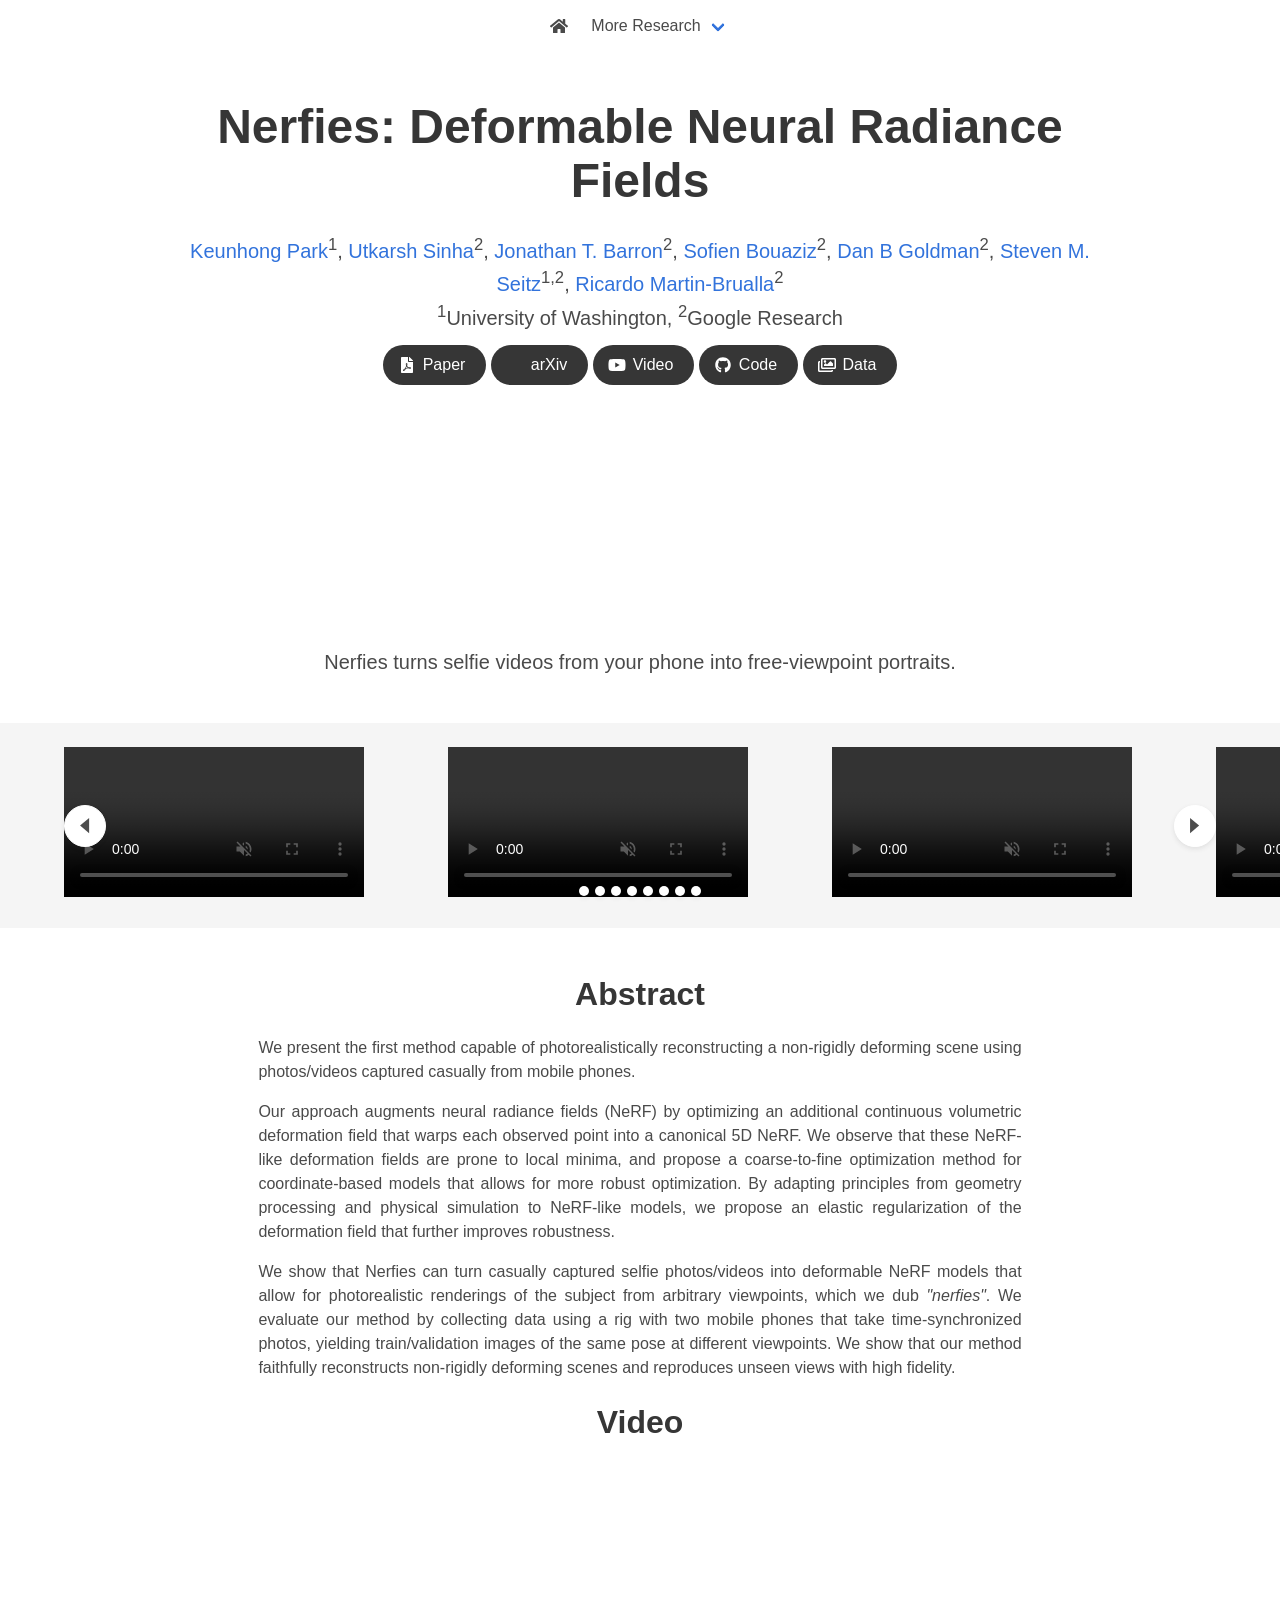
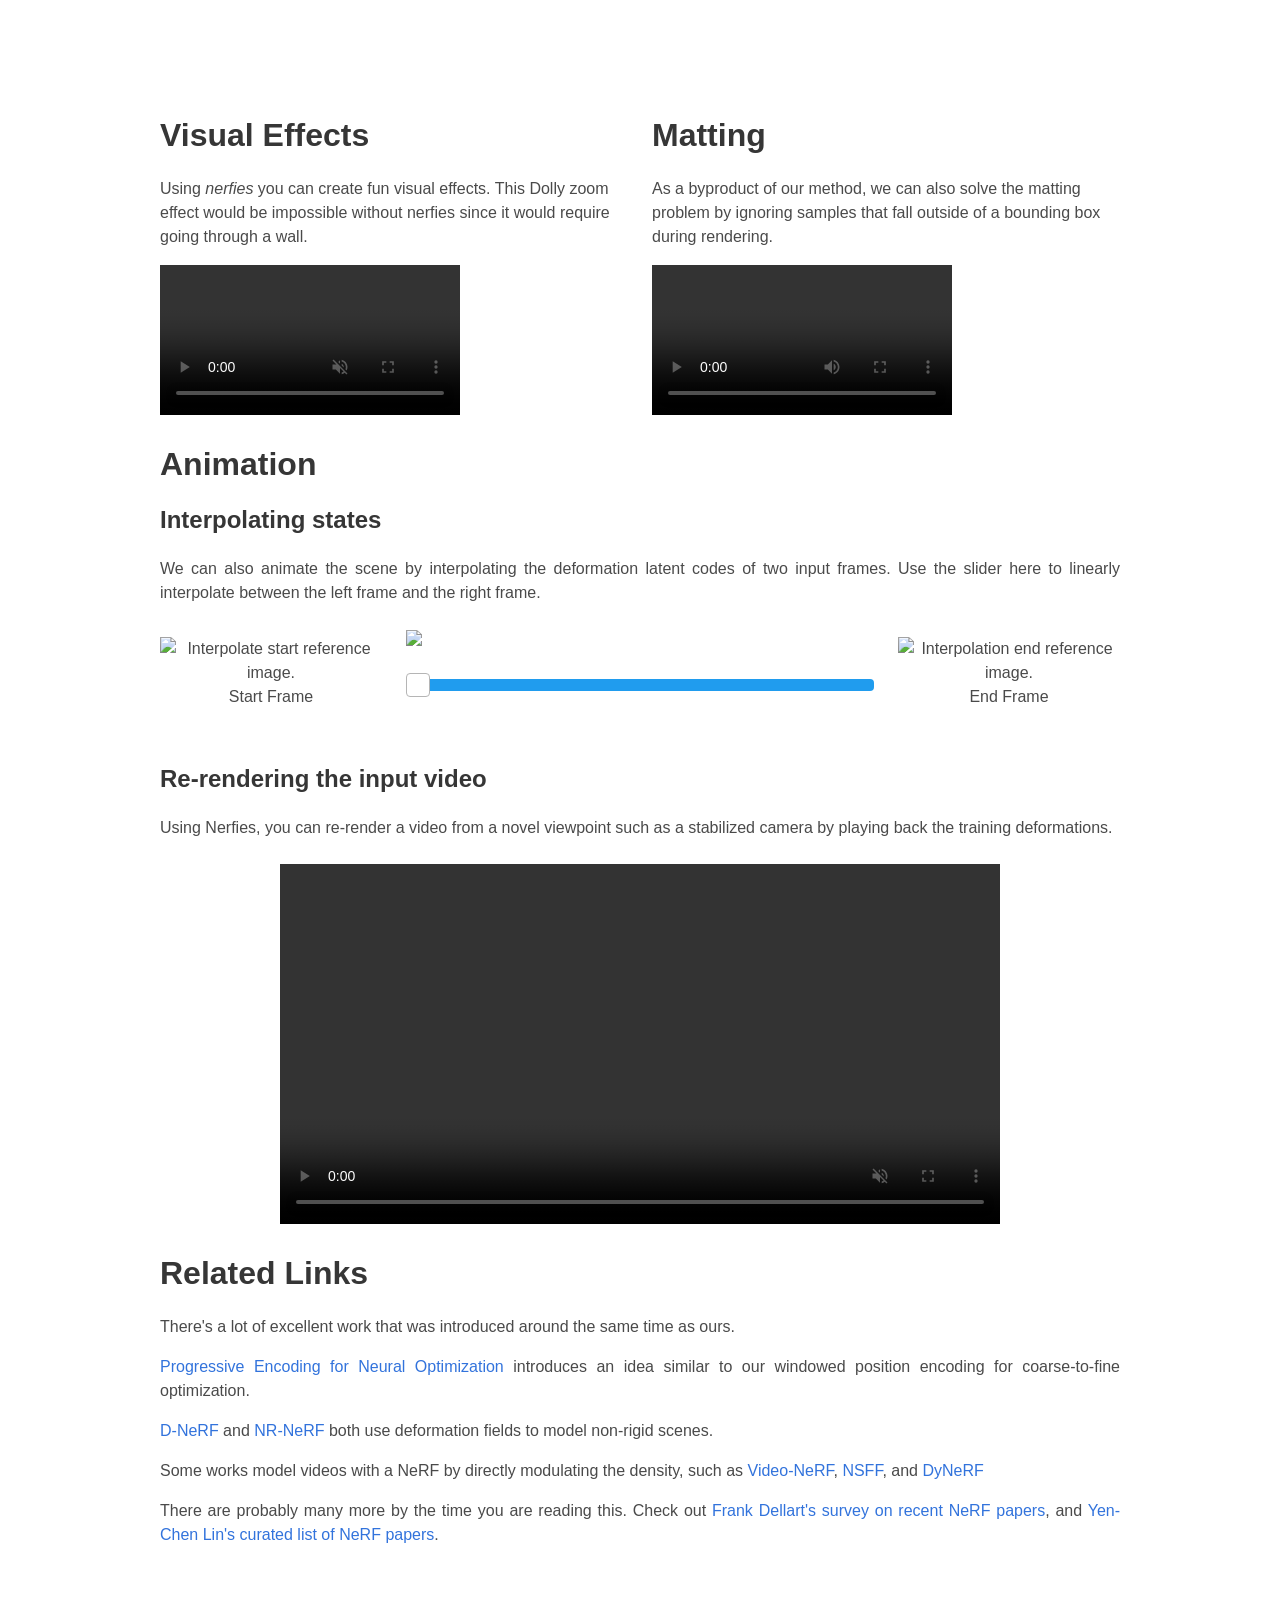
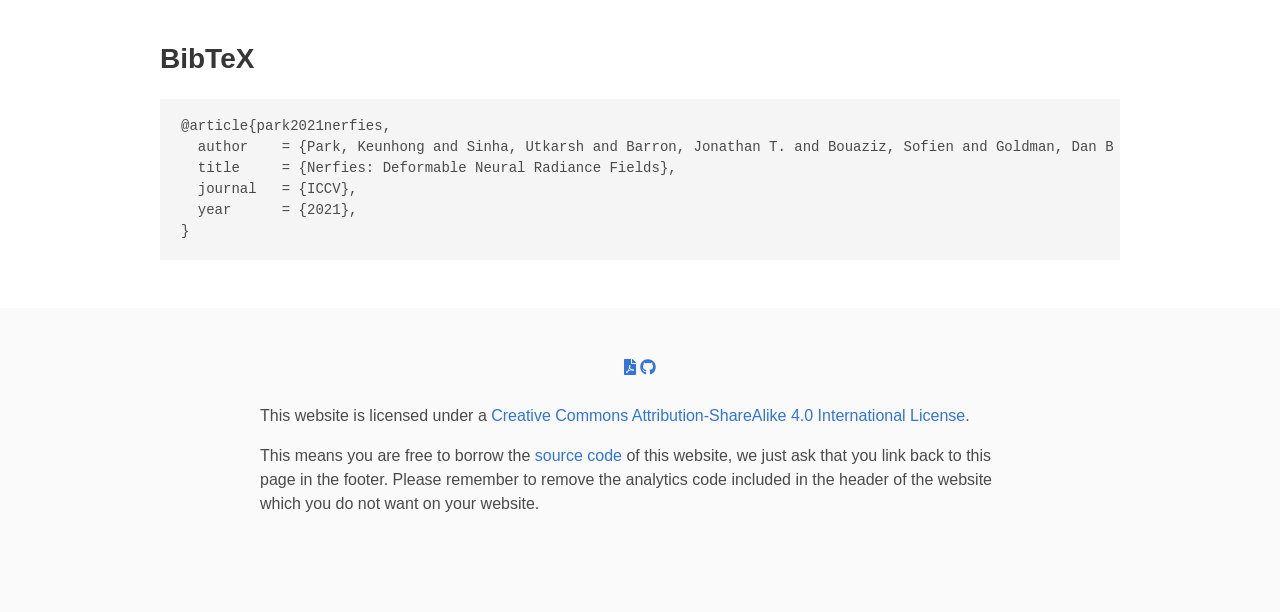
==== index.html @ cb5b1c0d "initial commit: add template code" ====
<!DOCTYPE html>
<html>
<head>
  <meta charset="utf-8">
  <meta name="description"
        content="Deformable Neural Radiance Fields creates free-viewpoint portraits (nerfies) from casually captured videos.">
  <meta name="keywords" content="Nerfies, D-NeRF, NeRF">
  <meta name="viewport" content="width=device-width, initial-scale=1">
  <title>Nerfies: Deformable Neural Radiance Fields</title>

  <!-- Global site tag (gtag.js) - Google Analytics -->
  <script async src="https://www.googletagmanager.com/gtag/js?id=G-PYVRSFMDRL"></script>
  <script>
    window.dataLayer = window.dataLayer || [];

    function gtag() {
      dataLayer.push(arguments);
    }

    gtag('js', new Date());

    gtag('config', 'G-PYVRSFMDRL');
  </script>

  <link href="https://fonts.googleapis.com/css?family=Google+Sans|Noto+Sans|Castoro"
        rel="stylesheet">

  <link rel="stylesheet" href="./static/css/bulma.min.css">
  <link rel="stylesheet" href="./static/css/bulma-carousel.min.css">
  <link rel="stylesheet" href="./static/css/bulma-slider.min.css">
  <link rel="stylesheet" href="./static/css/fontawesome.all.min.css">
  <link rel="stylesheet"
        href="https://cdn.jsdelivr.net/gh/jpswalsh/academicons@1/css/academicons.min.css">
  <link rel="stylesheet" href="./static/css/index.css">
  <link rel="icon" href="./static/images/favicon.svg">

  <script src="https://ajax.googleapis.com/ajax/libs/jquery/3.5.1/jquery.min.js"></script>
  <script defer src="./static/js/fontawesome.all.min.js"></script>
  <script src="./static/js/bulma-carousel.min.js"></script>
  <script src="./static/js/bulma-slider.min.js"></script>
  <script src="./static/js/index.js"></script>
</head>
<body>

<nav class="navbar" role="navigation" aria-label="main navigation">
  <div class="navbar-brand">
    <a role="button" class="navbar-burger" aria-label="menu" aria-expanded="false">
      <span aria-hidden="true"></span>
      <span aria-hidden="true"></span>
      <span aria-hidden="true"></span>
    </a>
  </div>
  <div class="navbar-menu">
    <div class="navbar-start" style="flex-grow: 1; justify-content: center;">
      <a class="navbar-item" href="https://keunhong.com">
      <span class="icon">
          <i class="fas fa-home"></i>
      </span>
      </a>

      <div class="navbar-item has-dropdown is-hoverable">
        <a class="navbar-link">
          More Research
        </a>
        <div class="navbar-dropdown">
          <a class="navbar-item" href="https://hypernerf.github.io">
            HyperNeRF
          </a>
          <a class="navbar-item" href="https://nerfies.github.io">
            Nerfies
          </a>
          <a class="navbar-item" href="https://latentfusion.github.io">
            LatentFusion
          </a>
          <a class="navbar-item" href="https://photoshape.github.io">
            PhotoShape
          </a>
        </div>
      </div>
    </div>

  </div>
</nav>


<section class="hero">
  <div class="hero-body">
    <div class="container is-max-desktop">
      <div class="columns is-centered">
        <div class="column has-text-centered">
          <h1 class="title is-1 publication-title">Nerfies: Deformable Neural Radiance Fields</h1>
          <div class="is-size-5 publication-authors">
            <span class="author-block">
              <a href="https://keunhong.com">Keunhong Park</a><sup>1</sup>,</span>
            <span class="author-block">
              <a href="https://utkarshsinha.com">Utkarsh Sinha</a><sup>2</sup>,</span>
            <span class="author-block">
              <a href="https://jonbarron.info">Jonathan T. Barron</a><sup>2</sup>,
            </span>
            <span class="author-block">
              <a href="http://sofienbouaziz.com">Sofien Bouaziz</a><sup>2</sup>,
            </span>
            <span class="author-block">
              <a href="https://www.danbgoldman.com">Dan B Goldman</a><sup>2</sup>,
            </span>
            <span class="author-block">
              <a href="https://homes.cs.washington.edu/~seitz/">Steven M. Seitz</a><sup>1,2</sup>,
            </span>
            <span class="author-block">
              <a href="http://www.ricardomartinbrualla.com">Ricardo Martin-Brualla</a><sup>2</sup>
            </span>
          </div>

          <div class="is-size-5 publication-authors">
            <span class="author-block"><sup>1</sup>University of Washington,</span>
            <span class="author-block"><sup>2</sup>Google Research</span>
          </div>

          <div class="column has-text-centered">
            <div class="publication-links">
              <!-- PDF Link. -->
              <span class="link-block">
                <a href="https://arxiv.org/pdf/2011.12948"
                   class="external-link button is-normal is-rounded is-dark">
                  <span class="icon">
                      <i class="fas fa-file-pdf"></i>
                  </span>
                  <span>Paper</span>
                </a>
              </span>
              <span class="link-block">
                <a href="https://arxiv.org/abs/2011.12948"
                   class="external-link button is-normal is-rounded is-dark">
                  <span class="icon">
                      <i class="ai ai-arxiv"></i>
                  </span>
                  <span>arXiv</span>
                </a>
              </span>
              <!-- Video Link. -->
              <span class="link-block">
                <a href="https://www.youtube.com/watch?v=MrKrnHhk8IA"
                   class="external-link button is-normal is-rounded is-dark">
                  <span class="icon">
                      <i class="fab fa-youtube"></i>
                  </span>
                  <span>Video</span>
                </a>
              </span>
              <!-- Code Link. -->
              <span class="link-block">
                <a href="https://github.com/google/nerfies"
                   class="external-link button is-normal is-rounded is-dark">
                  <span class="icon">
                      <i class="fab fa-github"></i>
                  </span>
                  <span>Code</span>
                  </a>
              </span>
              <!-- Dataset Link. -->
              <span class="link-block">
                <a href="https://github.com/google/nerfies/releases/tag/0.1"
                   class="external-link button is-normal is-rounded is-dark">
                  <span class="icon">
                      <i class="far fa-images"></i>
                  </span>
                  <span>Data</span>
                  </a>
            </div>

          </div>
        </div>
      </div>
    </div>
  </div>
</section>

<section class="hero teaser">
  <div class="container is-max-desktop">
    <div class="hero-body">
      <video id="teaser" autoplay muted loop playsinline height="100%">
        <source src="./static/videos/teaser.mp4"
                type="video/mp4">
      </video>
      <h2 class="subtitle has-text-centered">
        <span class="dnerf">Nerfies</span> turns selfie videos from your phone into
        free-viewpoint
        portraits.
      </h2>
    </div>
  </div>
</section>


<section class="hero is-light is-small">
  <div class="hero-body">
    <div class="container">
      <div id="results-carousel" class="carousel results-carousel">
        <div class="item item-steve">
          <video poster="" id="steve" autoplay controls muted loop playsinline height="100%">
            <source src="./static/videos/steve.mp4"
                    type="video/mp4">
          </video>
        </div>
        <div class="item item-chair-tp">
          <video poster="" id="chair-tp" autoplay controls muted loop playsinline height="100%">
            <source src="./static/videos/chair-tp.mp4"
                    type="video/mp4">
          </video>
        </div>
        <div class="item item-shiba">
          <video poster="" id="shiba" autoplay controls muted loop playsinline height="100%">
            <source src="./static/videos/shiba.mp4"
                    type="video/mp4">
          </video>
        </div>
        <div class="item item-fullbody">
          <video poster="" id="fullbody" autoplay controls muted loop playsinline height="100%">
            <source src="./static/videos/fullbody.mp4"
                    type="video/mp4">
          </video>
        </div>
        <div class="item item-blueshirt">
          <video poster="" id="blueshirt" autoplay controls muted loop playsinline height="100%">
            <source src="./static/videos/blueshirt.mp4"
                    type="video/mp4">
          </video>
        </div>
        <div class="item item-mask">
          <video poster="" id="mask" autoplay controls muted loop playsinline height="100%">
            <source src="./static/videos/mask.mp4"
                    type="video/mp4">
          </video>
        </div>
        <div class="item item-coffee">
          <video poster="" id="coffee" autoplay controls muted loop playsinline height="100%">
            <source src="./static/videos/coffee.mp4"
                    type="video/mp4">
          </video>
        </div>
        <div class="item item-toby">
          <video poster="" id="toby" autoplay controls muted loop playsinline height="100%">
            <source src="./static/videos/toby2.mp4"
                    type="video/mp4">
          </video>
        </div>
      </div>
    </div>
  </div>
</section>


<section class="section">
  <div class="container is-max-desktop">
    <!-- Abstract. -->
    <div class="columns is-centered has-text-centered">
      <div class="column is-four-fifths">
        <h2 class="title is-3">Abstract</h2>
        <div class="content has-text-justified">
          <p>
            We present the first method capable of photorealistically reconstructing a non-rigidly
            deforming scene using photos/videos captured casually from mobile phones.
          </p>
          <p>
            Our approach augments neural radiance fields
            (NeRF) by optimizing an
            additional continuous volumetric deformation field that warps each observed point into a
            canonical 5D NeRF.
            We observe that these NeRF-like deformation fields are prone to local minima, and
            propose a coarse-to-fine optimization method for coordinate-based models that allows for
            more robust optimization.
            By adapting principles from geometry processing and physical simulation to NeRF-like
            models, we propose an elastic regularization of the deformation field that further
            improves robustness.
          </p>
          <p>
            We show that <span class="dnerf">Nerfies</span> can turn casually captured selfie
            photos/videos into deformable NeRF
            models that allow for photorealistic renderings of the subject from arbitrary
            viewpoints, which we dub <i>"nerfies"</i>. We evaluate our method by collecting data
            using a
            rig with two mobile phones that take time-synchronized photos, yielding train/validation
            images of the same pose at different viewpoints. We show that our method faithfully
            reconstructs non-rigidly deforming scenes and reproduces unseen views with high
            fidelity.
          </p>
        </div>
      </div>
    </div>
    <!--/ Abstract. -->

    <!-- Paper video. -->
    <div class="columns is-centered has-text-centered">
      <div class="column is-four-fifths">
        <h2 class="title is-3">Video</h2>
        <div class="publication-video">
          <iframe src="https://www.youtube.com/embed/MrKrnHhk8IA?rel=0&amp;showinfo=0"
                  frameborder="0" allow="autoplay; encrypted-media" allowfullscreen></iframe>
        </div>
      </div>
    </div>
    <!--/ Paper video. -->
  </div>
</section>


<section class="section">
  <div class="container is-max-desktop">

    <div class="columns is-centered">

      <!-- Visual Effects. -->
      <div class="column">
        <div class="content">
          <h2 class="title is-3">Visual Effects</h2>
          <p>
            Using <i>nerfies</i> you can create fun visual effects. This Dolly zoom effect
            would be impossible without nerfies since it would require going through a wall.
          </p>
          <video id="dollyzoom" autoplay controls muted loop playsinline height="100%">
            <source src="./static/videos/dollyzoom-stacked.mp4"
                    type="video/mp4">
          </video>
        </div>
      </div>
      <!--/ Visual Effects. -->

      <!-- Matting. -->
      <div class="column">
        <h2 class="title is-3">Matting</h2>
        <div class="columns is-centered">
          <div class="column content">
            <p>
              As a byproduct of our method, we can also solve the matting problem by ignoring
              samples that fall outside of a bounding box during rendering.
            </p>
            <video id="matting-video" controls playsinline height="100%">
              <source src="./static/videos/matting.mp4"
                      type="video/mp4">
            </video>
          </div>

        </div>
      </div>
    </div>
    <!--/ Matting. -->

    <!-- Animation. -->
    <div class="columns is-centered">
      <div class="column is-full-width">
        <h2 class="title is-3">Animation</h2>

        <!-- Interpolating. -->
        <h3 class="title is-4">Interpolating states</h3>
        <div class="content has-text-justified">
          <p>
            We can also animate the scene by interpolating the deformation latent codes of two input
            frames. Use the slider here to linearly interpolate between the left frame and the right
            frame.
          </p>
        </div>
        <div class="columns is-vcentered interpolation-panel">
          <div class="column is-3 has-text-centered">
            <img src="./static/images/interpolate_start.jpg"
                 class="interpolation-image"
                 alt="Interpolate start reference image."/>
            <p>Start Frame</p>
          </div>
          <div class="column interpolation-video-column">
            <div id="interpolation-image-wrapper">
              Loading...
            </div>
            <input class="slider is-fullwidth is-large is-info"
                   id="interpolation-slider"
                   step="1" min="0" max="100" value="0" type="range">
          </div>
          <div class="column is-3 has-text-centered">
            <img src="./static/images/interpolate_end.jpg"
                 class="interpolation-image"
                 alt="Interpolation end reference image."/>
            <p class="is-bold">End Frame</p>
          </div>
        </div>
        <br/>
        <!--/ Interpolating. -->

        <!-- Re-rendering. -->
        <h3 class="title is-4">Re-rendering the input video</h3>
        <div class="content has-text-justified">
          <p>
            Using <span class="dnerf">Nerfies</span>, you can re-render a video from a novel
            viewpoint such as a stabilized camera by playing back the training deformations.
          </p>
        </div>
        <div class="content has-text-centered">
          <video id="replay-video"
                 controls
                 muted
                 preload
                 playsinline
                 width="75%">
            <source src="./static/videos/replay.mp4"
                    type="video/mp4">
          </video>
        </div>
        <!--/ Re-rendering. -->

      </div>
    </div>
    <!--/ Animation. -->


    <!-- Concurrent Work. -->
    <div class="columns is-centered">
      <div class="column is-full-width">
        <h2 class="title is-3">Related Links</h2>

        <div class="content has-text-justified">
          <p>
            There's a lot of excellent work that was introduced around the same time as ours.
          </p>
          <p>
            <a href="https://arxiv.org/abs/2104.09125">Progressive Encoding for Neural Optimization</a> introduces an idea similar to our windowed position encoding for coarse-to-fine optimization.
          </p>
          <p>
            <a href="https://www.albertpumarola.com/research/D-NeRF/index.html">D-NeRF</a> and <a href="https://gvv.mpi-inf.mpg.de/projects/nonrigid_nerf/">NR-NeRF</a>
            both use deformation fields to model non-rigid scenes.
          </p>
          <p>
            Some works model videos with a NeRF by directly modulating the density, such as <a href="https://video-nerf.github.io/">Video-NeRF</a>, <a href="https://www.cs.cornell.edu/~zl548/NSFF/">NSFF</a>, and <a href="https://neural-3d-video.github.io/">DyNeRF</a>
          </p>
          <p>
            There are probably many more by the time you are reading this. Check out <a href="https://dellaert.github.io/NeRF/">Frank Dellart's survey on recent NeRF papers</a>, and <a href="https://github.com/yenchenlin/awesome-NeRF">Yen-Chen Lin's curated list of NeRF papers</a>.
          </p>
        </div>
      </div>
    </div>
    <!--/ Concurrent Work. -->

  </div>
</section>


<section class="section" id="BibTeX">
  <div class="container is-max-desktop content">
    <h2 class="title">BibTeX</h2>
    <pre><code>@article{park2021nerfies,
  author    = {Park, Keunhong and Sinha, Utkarsh and Barron, Jonathan T. and Bouaziz, Sofien and Goldman, Dan B and Seitz, Steven M. and Martin-Brualla, Ricardo},
  title     = {Nerfies: Deformable Neural Radiance Fields},
  journal   = {ICCV},
  year      = {2021},
}</code></pre>
  </div>
</section>


<footer class="footer">
  <div class="container">
    <div class="content has-text-centered">
      <a class="icon-link"
         href="./static/videos/nerfies_paper.pdf">
        <i class="fas fa-file-pdf"></i>
      </a>
      <a class="icon-link" href="https://github.com/keunhong" class="external-link" disabled>
        <i class="fab fa-github"></i>
      </a>
    </div>
    <div class="columns is-centered">
      <div class="column is-8">
        <div class="content">
          <p>
            This website is licensed under a <a rel="license"
                                                href="http://creativecommons.org/licenses/by-sa/4.0/">Creative
            Commons Attribution-ShareAlike 4.0 International License</a>.
          </p>
          <p>
            This means you are free to borrow the <a
              href="https://github.com/nerfies/nerfies.github.io">source code</a> of this website,
            we just ask that you link back to this page in the footer.
            Please remember to remove the analytics code included in the header of the website which
            you do not want on your website.
          </p>
        </div>
      </div>
    </div>
  </div>
</footer>

</body>
</html>
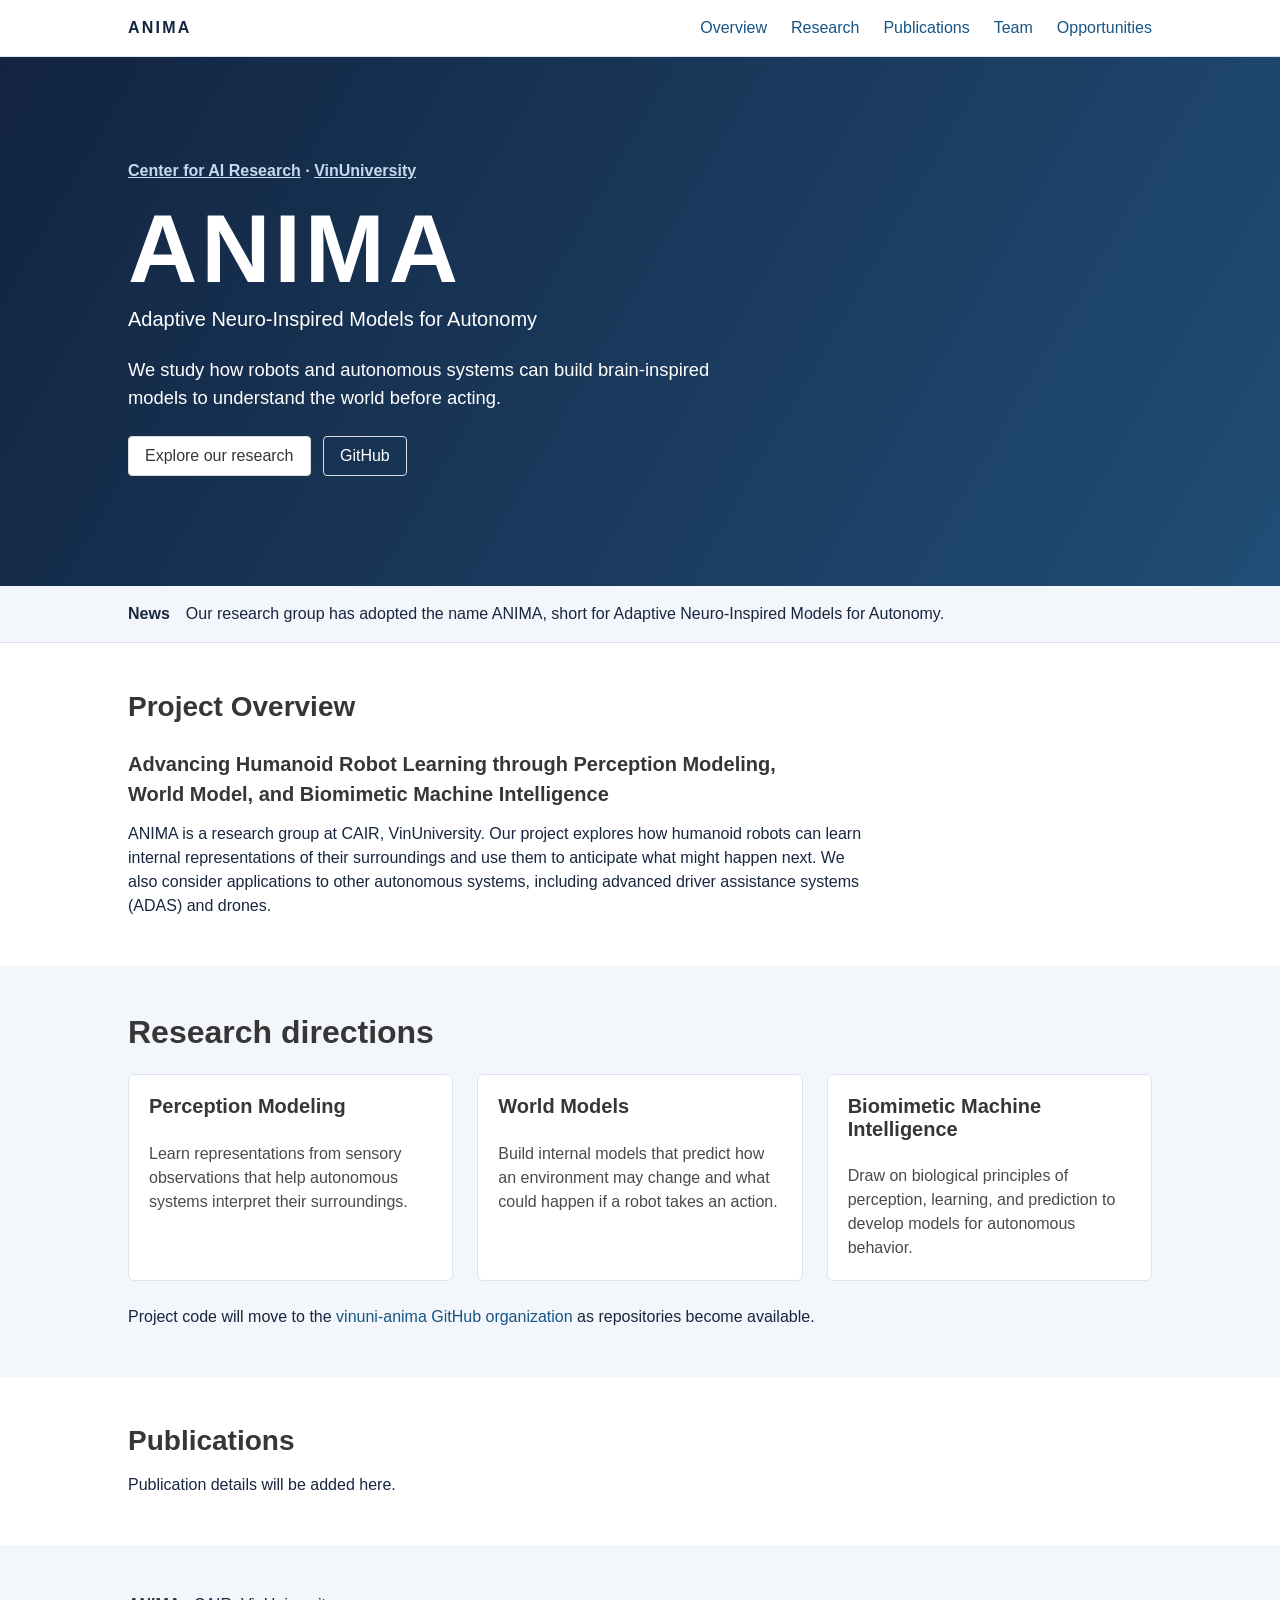
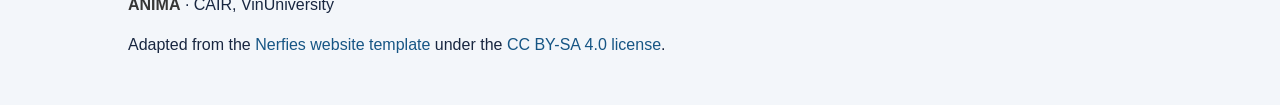
==== commit 46f418fd: "update ANIMA info" ====
--- a/index.html
+++ b/index.html
@@ -1,490 +1,96 @@
 <!DOCTYPE html>
-<html>
+<html lang="en">
 <head>
   <meta charset="utf-8">
-  <meta name="description"
-        content="Deformable Neural Radiance Fields creates free-viewpoint portraits (nerfies) from casually captured videos.">
-  <meta name="keywords" content="Nerfies, D-NeRF, NeRF">
   <meta name="viewport" content="width=device-width, initial-scale=1">
-  <title>Nerfies: Deformable Neural Radiance Fields</title>
-
-  <!-- Global site tag (gtag.js) - Google Analytics -->
-  <script async src="https://www.googletagmanager.com/gtag/js?id=G-PYVRSFMDRL"></script>
-  <script>
-    window.dataLayer = window.dataLayer || [];
-
-    function gtag() {
-      dataLayer.push(arguments);
-    }
-
-    gtag('js', new Date());
-
-    gtag('config', 'G-PYVRSFMDRL');
-  </script>
-
-  <link href="https://fonts.googleapis.com/css?family=Google+Sans|Noto+Sans|Castoro"
-        rel="stylesheet">
-
+  <meta name="description" content="ANIMA is a CAIR research group at VinUniversity studying perception modeling, world models, and biomimetic intelligence for autonomous systems.">
+  <title>ANIMA Research Group | CAIR, VinUniversity</title>
   <link rel="stylesheet" href="./static/css/bulma.min.css">
-  <link rel="stylesheet" href="./static/css/bulma-carousel.min.css">
-  <link rel="stylesheet" href="./static/css/bulma-slider.min.css">
-  <link rel="stylesheet" href="./static/css/fontawesome.all.min.css">
-  <link rel="stylesheet"
-        href="https://cdn.jsdelivr.net/gh/jpswalsh/academicons@1/css/academicons.min.css">
   <link rel="stylesheet" href="./static/css/index.css">
-  <link rel="icon" href="./static/images/favicon.svg">
-
-  <script src="https://ajax.googleapis.com/ajax/libs/jquery/3.5.1/jquery.min.js"></script>
-  <script defer src="./static/js/fontawesome.all.min.js"></script>
-  <script src="./static/js/bulma-carousel.min.js"></script>
-  <script src="./static/js/bulma-slider.min.js"></script>
-  <script src="./static/js/index.js"></script>
 </head>
 <body>
+  <header class="site-header">
+    <nav class="container" aria-label="Main navigation">
+      <a class="wordmark" href="#home">ANIMA</a>
+      <ul class="site-links">
+        <li><a href="#about">Overview</a></li>
+        <li><a href="#research">Research</a></li>
+        <li><a href="#publications">Publications</a></li>
+        <li><a href="./team.html">Team</a></li>
+        <li><a href="./opportunities.html">Opportunities</a></li>
+      </ul>
+    </nav>
+  </header>
 
-<nav class="navbar" role="navigation" aria-label="main navigation">
-  <div class="navbar-brand">
-    <a role="button" class="navbar-burger" aria-label="menu" aria-expanded="false">
-      <span aria-hidden="true"></span>
-      <span aria-hidden="true"></span>
-      <span aria-hidden="true"></span>
-    </a>
-  </div>
-  <div class="navbar-menu">
-    <div class="navbar-start" style="flex-grow: 1; justify-content: center;">
-      <a class="navbar-item" href="https://keunhong.com">
-      <span class="icon">
-          <i class="fas fa-home"></i>
-      </span>
-      </a>
-
-      <div class="navbar-item has-dropdown is-hoverable">
-        <a class="navbar-link">
-          More Research
-        </a>
-        <div class="navbar-dropdown">
-          <a class="navbar-item" href="https://hypernerf.github.io">
-            HyperNeRF
-          </a>
-          <a class="navbar-item" href="https://nerfies.github.io">
-            Nerfies
-          </a>
-          <a class="navbar-item" href="https://latentfusion.github.io">
-            LatentFusion
-          </a>
-          <a class="navbar-item" href="https://photoshape.github.io">
-            PhotoShape
-          </a>
+  <main id="home">
+    <section class="hero lab-hero" aria-labelledby="lab-title">
+      <div class="hero-body">
+        <div class="container">
+          <p class="affiliation"><a href="https://cair.vinuni.edu.vn/">Center for AI Research</a> · <a href="https://vinuni.edu.vn/">VinUniversity</a></p>
+          <h1 id="lab-title" class="title">ANIMA</h1>
+          <p class="subtitle">Adaptive Neuro-Inspired Models for Autonomy</p>
+          <p class="hero-description">We study how robots and autonomous systems can build brain-inspired models to understand the world before acting.</p>
+          <a class="button hero-button" href="#research">Explore our research</a>
+          <a class="button is-outlined github-button" href="https://github.com/vinuni-anima">GitHub</a>
         </div>
       </div>
-    </div>
+    </section>
 
-  </div>
-</nav>
+    <aside class="lab-news" aria-labelledby="news-title">
+      <div class="container">
+        <h2 id="news-title" class="has-text-weight-bold">News</h2>
+        <p>Our research group has adopted the name ANIMA, short for Adaptive Neuro-Inspired Models for Autonomy.</p>
+      </div>
+    </aside>
 
+    <section id="about" class="section">
+      <div class="container content">
+        <h2>Project Overview</h2>
+        <h3>Advancing Humanoid Robot Learning through Perception Modeling, World Model, and Biomimetic Machine Intelligence</h3>
+        <p>ANIMA is a research group at CAIR, VinUniversity. Our project explores how humanoid robots can learn internal representations of their surroundings and use them to anticipate what might happen next. We also consider applications to other autonomous systems, including advanced driver assistance systems (ADAS) and drones.</p>
+      </div>
+    </section>
 
-<section class="hero">
-  <div class="hero-body">
-    <div class="container is-max-desktop">
-      <div class="columns is-centered">
-        <div class="column has-text-centered">
-          <h1 class="title is-1 publication-title">Nerfies: Deformable Neural Radiance Fields</h1>
-          <div class="is-size-5 publication-authors">
-            <span class="author-block">
-              <a href="https://keunhong.com">Keunhong Park</a><sup>1</sup>,</span>
-            <span class="author-block">
-              <a href="https://utkarshsinha.com">Utkarsh Sinha</a><sup>2</sup>,</span>
-            <span class="author-block">
-              <a href="https://jonbarron.info">Jonathan T. Barron</a><sup>2</sup>,
-            </span>
-            <span class="author-block">
-              <a href="http://sofienbouaziz.com">Sofien Bouaziz</a><sup>2</sup>,
-            </span>
-            <span class="author-block">
-              <a href="https://www.danbgoldman.com">Dan B Goldman</a><sup>2</sup>,
-            </span>
-            <span class="author-block">
-              <a href="https://homes.cs.washington.edu/~seitz/">Steven M. Seitz</a><sup>1,2</sup>,
-            </span>
-            <span class="author-block">
-              <a href="http://www.ricardomartinbrualla.com">Ricardo Martin-Brualla</a><sup>2</sup>
-            </span>
+    <section id="research" class="section section-muted">
+      <div class="container">
+        <h2 class="title is-3">Research directions</h2>
+        <div class="columns">
+          <div class="column">
+            <article class="box research-card">
+              <h3 class="title is-5">Perception Modeling</h3>
+              <p>Learn representations from sensory observations that help autonomous systems interpret their surroundings.</p>
+            </article>
           </div>
-
-          <div class="is-size-5 publication-authors">
-            <span class="author-block"><sup>1</sup>University of Washington,</span>
-            <span class="author-block"><sup>2</sup>Google Research</span>
+          <div class="column">
+            <article class="box research-card">
+              <h3 class="title is-5">World Models</h3>
+              <p>Build internal models that predict how an environment may change and what could happen if a robot takes an action.</p>
+            </article>
           </div>
-
-          <div class="column has-text-centered">
-            <div class="publication-links">
-              <!-- PDF Link. -->
-              <span class="link-block">
-                <a href="https://arxiv.org/pdf/2011.12948"
-                   class="external-link button is-normal is-rounded is-dark">
-                  <span class="icon">
-                      <i class="fas fa-file-pdf"></i>
-                  </span>
-                  <span>Paper</span>
-                </a>
-              </span>
-              <span class="link-block">
-                <a href="https://arxiv.org/abs/2011.12948"
-                   class="external-link button is-normal is-rounded is-dark">
-                  <span class="icon">
-                      <i class="ai ai-arxiv"></i>
-                  </span>
-                  <span>arXiv</span>
-                </a>
-              </span>
-              <!-- Video Link. -->
-              <span class="link-block">
-                <a href="https://www.youtube.com/watch?v=MrKrnHhk8IA"
-                   class="external-link button is-normal is-rounded is-dark">
-                  <span class="icon">
-                      <i class="fab fa-youtube"></i>
-                  </span>
-                  <span>Video</span>
-                </a>
-              </span>
-              <!-- Code Link. -->
-              <span class="link-block">
-                <a href="https://github.com/google/nerfies"
-                   class="external-link button is-normal is-rounded is-dark">
-                  <span class="icon">
-                      <i class="fab fa-github"></i>
-                  </span>
-                  <span>Code</span>
-                  </a>
-              </span>
-              <!-- Dataset Link. -->
-              <span class="link-block">
-                <a href="https://github.com/google/nerfies/releases/tag/0.1"
-                   class="external-link button is-normal is-rounded is-dark">
-                  <span class="icon">
-                      <i class="far fa-images"></i>
-                  </span>
-                  <span>Data</span>
-                  </a>
-            </div>
-
+          <div class="column">
+            <article class="box research-card">
+              <h3 class="title is-5">Biomimetic Machine Intelligence</h3>
+              <p>Draw on biological principles of perception, learning, and prediction to develop models for autonomous behavior.</p>
+            </article>
           </div>
         </div>
+        <p>Project code will move to the <a href="https://github.com/vinuni-anima">vinuni-anima GitHub organization</a> as repositories become available.</p>
       </div>
+    </section>
+
+    <section id="publications" class="section">
+      <div class="container content">
+        <h2>Publications</h2>
+        <p>Publication details will be added here.</p>
+      </div>
+    </section>
+  </main>
+
+  <footer class="footer">
+    <div class="container content">
+      <p><strong>ANIMA</strong> · CAIR, VinUniversity</p>
+      <p>Adapted from the <a href="https://github.com/nerfies/nerfies.github.io">Nerfies website template</a> under the <a rel="license" href="https://creativecommons.org/licenses/by-sa/4.0/">CC BY-SA 4.0 license</a>.</p>
     </div>
-  </div>
-</section>
-
-<section class="hero teaser">
-  <div class="container is-max-desktop">
-    <div class="hero-body">
-      <video id="teaser" autoplay muted loop playsinline height="100%">
-        <source src="./static/videos/teaser.mp4"
-                type="video/mp4">
-      </video>
-      <h2 class="subtitle has-text-centered">
-        <span class="dnerf">Nerfies</span> turns selfie videos from your phone into
-        free-viewpoint
-        portraits.
-      </h2>
-    </div>
-  </div>
-</section>
-
-
-<section class="hero is-light is-small">
-  <div class="hero-body">
-    <div class="container">
-      <div id="results-carousel" class="carousel results-carousel">
-        <div class="item item-steve">
-          <video poster="" id="steve" autoplay controls muted loop playsinline height="100%">
-            <source src="./static/videos/steve.mp4"
-                    type="video/mp4">
-          </video>
-        </div>
-        <div class="item item-chair-tp">
-          <video poster="" id="chair-tp" autoplay controls muted loop playsinline height="100%">
-            <source src="./static/videos/chair-tp.mp4"
-                    type="video/mp4">
-          </video>
-        </div>
-        <div class="item item-shiba">
-          <video poster="" id="shiba" autoplay controls muted loop playsinline height="100%">
-            <source src="./static/videos/shiba.mp4"
-                    type="video/mp4">
-          </video>
-        </div>
-        <div class="item item-fullbody">
-          <video poster="" id="fullbody" autoplay controls muted loop playsinline height="100%">
-            <source src="./static/videos/fullbody.mp4"
-                    type="video/mp4">
-          </video>
-        </div>
-        <div class="item item-blueshirt">
-          <video poster="" id="blueshirt" autoplay controls muted loop playsinline height="100%">
-            <source src="./static/videos/blueshirt.mp4"
-                    type="video/mp4">
-          </video>
-        </div>
-        <div class="item item-mask">
-          <video poster="" id="mask" autoplay controls muted loop playsinline height="100%">
-            <source src="./static/videos/mask.mp4"
-                    type="video/mp4">
-          </video>
-        </div>
-        <div class="item item-coffee">
-          <video poster="" id="coffee" autoplay controls muted loop playsinline height="100%">
-            <source src="./static/videos/coffee.mp4"
-                    type="video/mp4">
-          </video>
-        </div>
-        <div class="item item-toby">
-          <video poster="" id="toby" autoplay controls muted loop playsinline height="100%">
-            <source src="./static/videos/toby2.mp4"
-                    type="video/mp4">
-          </video>
-        </div>
-      </div>
-    </div>
-  </div>
-</section>
-
-
-<section class="section">
-  <div class="container is-max-desktop">
-    <!-- Abstract. -->
-    <div class="columns is-centered has-text-centered">
-      <div class="column is-four-fifths">
-        <h2 class="title is-3">Abstract</h2>
-        <div class="content has-text-justified">
-          <p>
-            We present the first method capable of photorealistically reconstructing a non-rigidly
-            deforming scene using photos/videos captured casually from mobile phones.
-          </p>
-          <p>
-            Our approach augments neural radiance fields
-            (NeRF) by optimizing an
-            additional continuous volumetric deformation field that warps each observed point into a
-            canonical 5D NeRF.
-            We observe that these NeRF-like deformation fields are prone to local minima, and
-            propose a coarse-to-fine optimization method for coordinate-based models that allows for
-            more robust optimization.
-            By adapting principles from geometry processing and physical simulation to NeRF-like
-            models, we propose an elastic regularization of the deformation field that further
-            improves robustness.
-          </p>
-          <p>
-            We show that <span class="dnerf">Nerfies</span> can turn casually captured selfie
-            photos/videos into deformable NeRF
-            models that allow for photorealistic renderings of the subject from arbitrary
-            viewpoints, which we dub <i>"nerfies"</i>. We evaluate our method by collecting data
-            using a
-            rig with two mobile phones that take time-synchronized photos, yielding train/validation
-            images of the same pose at different viewpoints. We show that our method faithfully
-            reconstructs non-rigidly deforming scenes and reproduces unseen views with high
-            fidelity.
-          </p>
-        </div>
-      </div>
-    </div>
-    <!--/ Abstract. -->
-
-    <!-- Paper video. -->
-    <div class="columns is-centered has-text-centered">
-      <div class="column is-four-fifths">
-        <h2 class="title is-3">Video</h2>
-        <div class="publication-video">
-          <iframe src="https://www.youtube.com/embed/MrKrnHhk8IA?rel=0&amp;showinfo=0"
-                  frameborder="0" allow="autoplay; encrypted-media" allowfullscreen></iframe>
-        </div>
-      </div>
-    </div>
-    <!--/ Paper video. -->
-  </div>
-</section>
-
-
-<section class="section">
-  <div class="container is-max-desktop">
-
-    <div class="columns is-centered">
-
-      <!-- Visual Effects. -->
-      <div class="column">
-        <div class="content">
-          <h2 class="title is-3">Visual Effects</h2>
-          <p>
-            Using <i>nerfies</i> you can create fun visual effects. This Dolly zoom effect
-            would be impossible without nerfies since it would require going through a wall.
-          </p>
-          <video id="dollyzoom" autoplay controls muted loop playsinline height="100%">
-            <source src="./static/videos/dollyzoom-stacked.mp4"
-                    type="video/mp4">
-          </video>
-        </div>
-      </div>
-      <!--/ Visual Effects. -->
-
-      <!-- Matting. -->
-      <div class="column">
-        <h2 class="title is-3">Matting</h2>
-        <div class="columns is-centered">
-          <div class="column content">
-            <p>
-              As a byproduct of our method, we can also solve the matting problem by ignoring
-              samples that fall outside of a bounding box during rendering.
-            </p>
-            <video id="matting-video" controls playsinline height="100%">
-              <source src="./static/videos/matting.mp4"
-                      type="video/mp4">
-            </video>
-          </div>
-
-        </div>
-      </div>
-    </div>
-    <!--/ Matting. -->
-
-    <!-- Animation. -->
-    <div class="columns is-centered">
-      <div class="column is-full-width">
-        <h2 class="title is-3">Animation</h2>
-
-        <!-- Interpolating. -->
-        <h3 class="title is-4">Interpolating states</h3>
-        <div class="content has-text-justified">
-          <p>
-            We can also animate the scene by interpolating the deformation latent codes of two input
-            frames. Use the slider here to linearly interpolate between the left frame and the right
-            frame.
-          </p>
-        </div>
-        <div class="columns is-vcentered interpolation-panel">
-          <div class="column is-3 has-text-centered">
-            <img src="./static/images/interpolate_start.jpg"
-                 class="interpolation-image"
-                 alt="Interpolate start reference image."/>
-            <p>Start Frame</p>
-          </div>
-          <div class="column interpolation-video-column">
-            <div id="interpolation-image-wrapper">
-              Loading...
-            </div>
-            <input class="slider is-fullwidth is-large is-info"
-                   id="interpolation-slider"
-                   step="1" min="0" max="100" value="0" type="range">
-          </div>
-          <div class="column is-3 has-text-centered">
-            <img src="./static/images/interpolate_end.jpg"
-                 class="interpolation-image"
-                 alt="Interpolation end reference image."/>
-            <p class="is-bold">End Frame</p>
-          </div>
-        </div>
-        <br/>
-        <!--/ Interpolating. -->
-
-        <!-- Re-rendering. -->
-        <h3 class="title is-4">Re-rendering the input video</h3>
-        <div class="content has-text-justified">
-          <p>
-            Using <span class="dnerf">Nerfies</span>, you can re-render a video from a novel
-            viewpoint such as a stabilized camera by playing back the training deformations.
-          </p>
-        </div>
-        <div class="content has-text-centered">
-          <video id="replay-video"
-                 controls
-                 muted
-                 preload
-                 playsinline
-                 width="75%">
-            <source src="./static/videos/replay.mp4"
-                    type="video/mp4">
-          </video>
-        </div>
-        <!--/ Re-rendering. -->
-
-      </div>
-    </div>
-    <!--/ Animation. -->
-
-
-    <!-- Concurrent Work. -->
-    <div class="columns is-centered">
-      <div class="column is-full-width">
-        <h2 class="title is-3">Related Links</h2>
-
-        <div class="content has-text-justified">
-          <p>
-            There's a lot of excellent work that was introduced around the same time as ours.
-          </p>
-          <p>
-            <a href="https://arxiv.org/abs/2104.09125">Progressive Encoding for Neural Optimization</a> introduces an idea similar to our windowed position encoding for coarse-to-fine optimization.
-          </p>
-          <p>
-            <a href="https://www.albertpumarola.com/research/D-NeRF/index.html">D-NeRF</a> and <a href="https://gvv.mpi-inf.mpg.de/projects/nonrigid_nerf/">NR-NeRF</a>
-            both use deformation fields to model non-rigid scenes.
-          </p>
-          <p>
-            Some works model videos with a NeRF by directly modulating the density, such as <a href="https://video-nerf.github.io/">Video-NeRF</a>, <a href="https://www.cs.cornell.edu/~zl548/NSFF/">NSFF</a>, and <a href="https://neural-3d-video.github.io/">DyNeRF</a>
-          </p>
-          <p>
-            There are probably many more by the time you are reading this. Check out <a href="https://dellaert.github.io/NeRF/">Frank Dellart's survey on recent NeRF papers</a>, and <a href="https://github.com/yenchenlin/awesome-NeRF">Yen-Chen Lin's curated list of NeRF papers</a>.
-          </p>
-        </div>
-      </div>
-    </div>
-    <!--/ Concurrent Work. -->
-
-  </div>
-</section>
-
-
-<section class="section" id="BibTeX">
-  <div class="container is-max-desktop content">
-    <h2 class="title">BibTeX</h2>
-    <pre><code>@article{park2021nerfies,
-  author    = {Park, Keunhong and Sinha, Utkarsh and Barron, Jonathan T. and Bouaziz, Sofien and Goldman, Dan B and Seitz, Steven M. and Martin-Brualla, Ricardo},
-  title     = {Nerfies: Deformable Neural Radiance Fields},
-  journal   = {ICCV},
-  year      = {2021},
-}</code></pre>
-  </div>
-</section>
-
-
-<footer class="footer">
-  <div class="container">
-    <div class="content has-text-centered">
-      <a class="icon-link"
-         href="./static/videos/nerfies_paper.pdf">
-        <i class="fas fa-file-pdf"></i>
-      </a>
-      <a class="icon-link" href="https://github.com/keunhong" class="external-link" disabled>
-        <i class="fab fa-github"></i>
-      </a>
-    </div>
-    <div class="columns is-centered">
-      <div class="column is-8">
-        <div class="content">
-          <p>
-            This website is licensed under a <a rel="license"
-                                                href="http://creativecommons.org/licenses/by-sa/4.0/">Creative
-            Commons Attribution-ShareAlike 4.0 International License</a>.
-          </p>
-          <p>
-            This means you are free to borrow the <a
-              href="https://github.com/nerfies/nerfies.github.io">source code</a> of this website,
-            we just ask that you link back to this page in the footer.
-            Please remember to remove the analytics code included in the header of the website which
-            you do not want on your website.
-          </p>
-        </div>
-      </div>
-    </div>
-  </div>
-</footer>
-
+  </footer>
 </body>
 </html>
--- a/static/css/index.css
+++ b/static/css/index.css
@@ -0,0 +1,137 @@
+:root {
+  --ink: #182640;
+  --navy: #122440;
+  --accent: #165584;
+  --muted: #f3f6fa;
+}
+
+body {
+  color: var(--ink);
+}
+
+a {
+  color: var(--accent);
+}
+
+.container {
+  max-width: 64rem !important;
+}
+
+.site-header {
+  padding: 1rem 1.5rem;
+  border-bottom: 1px solid #dce4ef;
+}
+
+.site-header nav,
+.site-links {
+  display: flex;
+  flex-wrap: wrap;
+  align-items: center;
+  gap: 0.75rem 1.5rem;
+}
+
+.site-header nav {
+  justify-content: space-between;
+}
+
+.wordmark {
+  color: var(--navy);
+  font-weight: 800;
+  letter-spacing: 0.14em;
+}
+
+.lab-hero {
+  color: white;
+  background: linear-gradient(120deg, var(--navy), #214d76);
+}
+
+.lab-hero .hero-body {
+  padding: clamp(3rem, 8vw, 7rem) 1.5rem;
+}
+
+.lab-hero .title,
+.lab-hero .subtitle {
+  color: white;
+}
+
+.affiliation {
+  color: #c6d9ee;
+  font-weight: 600;
+  margin-bottom: 0.75rem;
+}
+
+.lab-hero .title {
+  font-size: clamp(3.5rem, 9vw, 6rem);
+  letter-spacing: 0.04em;
+}
+
+.hero-description {
+  max-width: 39rem;
+  font-size: 1.15rem;
+  margin-bottom: 1.5rem;
+}
+
+.hero-button,
+.github-button {
+  margin: 0 0.5rem 0.5rem 0;
+}
+
+.github-button {
+  background: transparent;
+  color: white;
+}
+
+.github-button:hover,
+.github-button:focus,
+.github-button:active {
+  background: #294f75;
+  border-color: white;
+  color: white;
+}
+
+.section-muted,
+.footer {
+  background: var(--muted);
+}
+
+.section .content > p {
+  max-width: 46rem;
+}
+
+#about h3 {
+  max-width: 43rem;
+  font-size: 1.25rem;
+  line-height: 1.5;
+}
+
+.research-card {
+  height: 100%;
+  box-shadow: none;
+  border: 1px solid #dce4ef;
+}
+
+.footer {
+  padding-bottom: 3rem;
+}
+
+.affiliation a {
+  color: inherit;
+  text-decoration: underline;
+}
+
+.lab-news {
+  background: var(--muted);
+  border-bottom: 1px solid #dce4ef;
+  padding: 1rem 1.5rem;
+}
+
+.lab-news .container {
+  display: flex;
+  flex-wrap: wrap;
+  gap: 0.25rem 1rem;
+}
+
+.site-links a[aria-current="page"] {
+  font-weight: 700;
+  text-decoration: underline;
+}
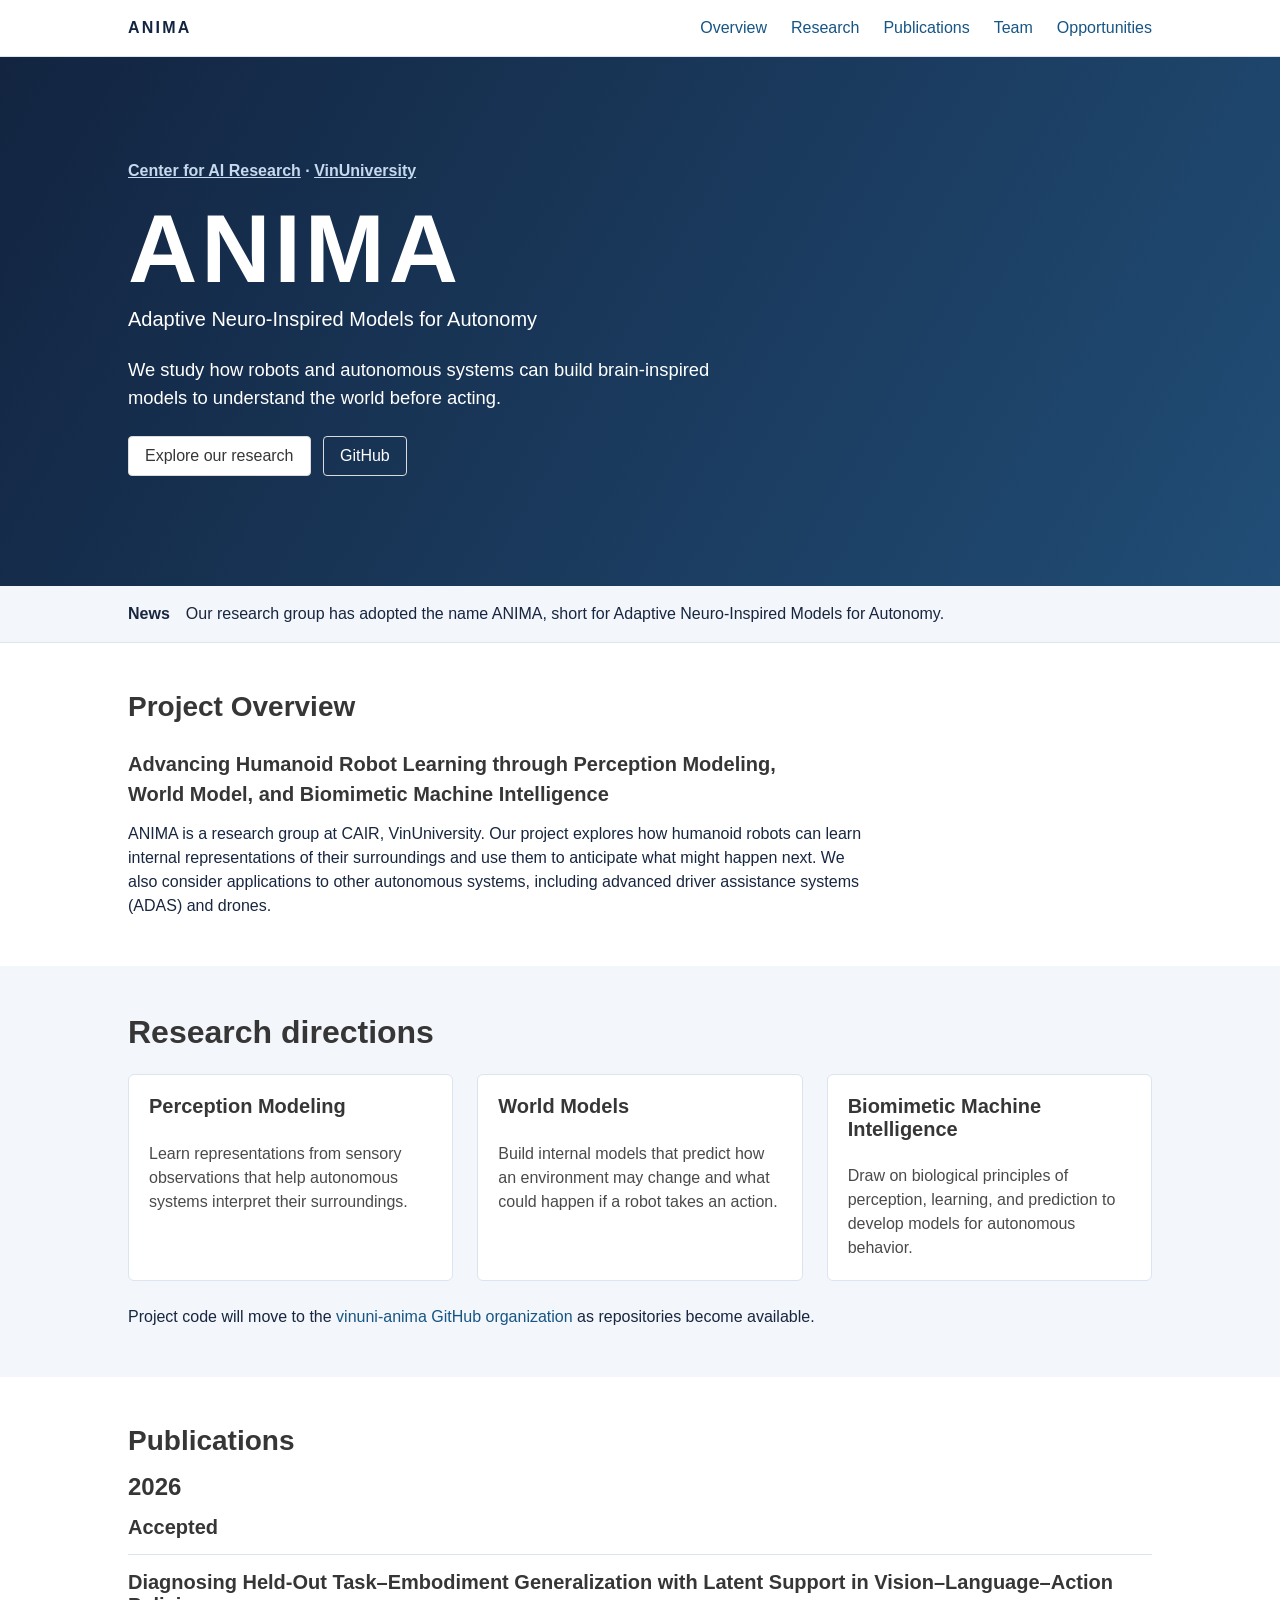
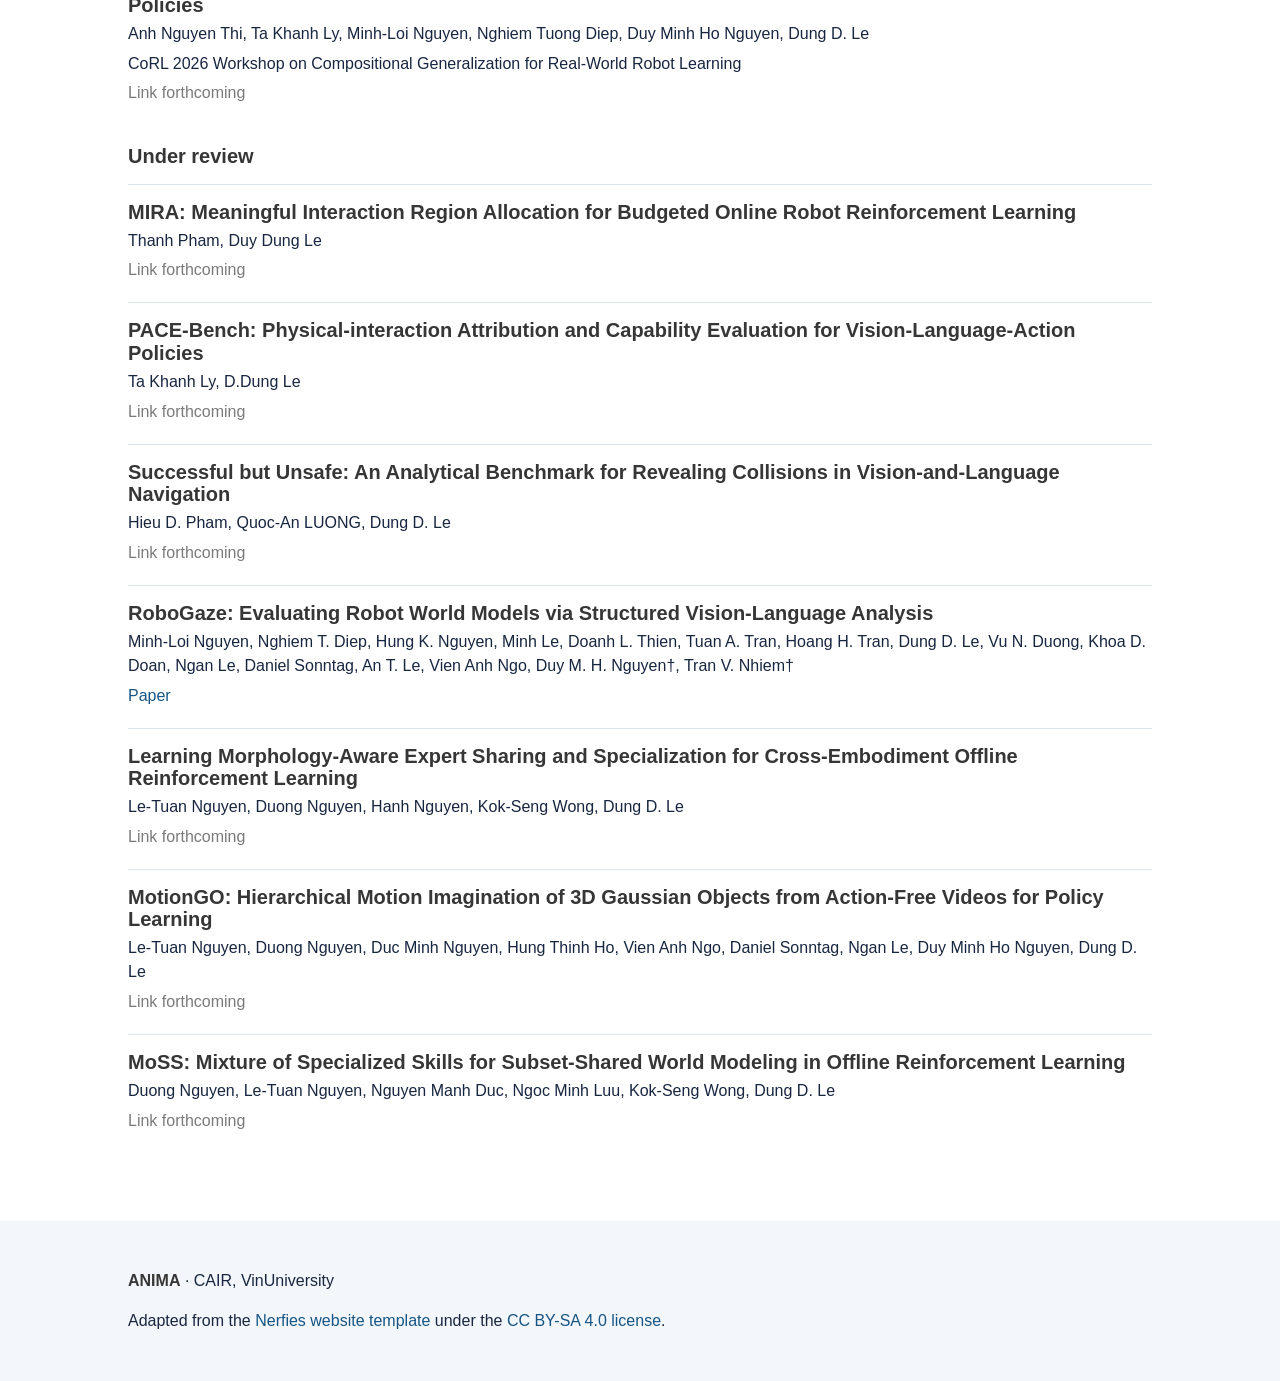
==== commit 259c261f: "add publication info" ====
--- a/index.html
+++ b/index.html
@@ -7,6 +7,7 @@
   <title>ANIMA Research Group | CAIR, VinUniversity</title>
   <link rel="stylesheet" href="./static/css/bulma.min.css">
   <link rel="stylesheet" href="./static/css/index.css">
+  <script type="module" src="./static/js/publications.js"></script>
 </head>
 <body>
   <header class="site-header">
@@ -81,7 +82,9 @@
     <section id="publications" class="section">
       <div class="container content">
         <h2>Publications</h2>
-        <p>Publication details will be added here.</p>
+        <p id="publications-status" role="status">Loading publications…</p>
+        <div id="publication-list"></div>
+        <noscript><p>Enable JavaScript to view the publication list.</p></noscript>
       </div>
     </section>
   </main>
--- a/static/css/index.css
+++ b/static/css/index.css
@@ -135,3 +135,67 @@
   font-weight: 700;
   text-decoration: underline;
 }
+
+.team-group {
+  margin-top: 2rem;
+}
+
+.content .team-grid {
+  display: grid;
+  grid-template-columns: repeat(auto-fit, minmax(min(100%, 12rem), 1fr));
+  gap: 1rem;
+  list-style: none;
+  margin: 0;
+}
+
+.content .team-member {
+  margin: 0;
+  padding: 1.25rem 1rem;
+  border: 1px solid #dce4ef;
+  border-radius: 0.5rem;
+  text-align: center;
+}
+
+.team-avatar {
+  position: relative;
+  display: grid;
+  place-items: center;
+  width: 7rem;
+  height: 7rem;
+  margin: 0 auto 1rem;
+  overflow: hidden;
+  border-radius: 50%;
+  background: var(--muted);
+  color: var(--accent);
+  font-size: 1.5rem;
+  font-weight: 700;
+}
+
+.team-avatar img {
+  position: absolute;
+  inset: 0;
+  width: 100%;
+  height: 100%;
+  object-fit: cover;
+  background: var(--muted);
+}
+
+.content .team-member h3 {
+  margin: 0 0 0.35rem;
+  font-size: 1rem;
+}
+
+.content .publication-entries {
+  list-style: none;
+  margin: 0 0 1.5rem;
+}
+
+.publication-entries li {
+  border-top: 1px solid #dce4ef;
+  padding: 1rem 0;
+}
+
+.content .publication-entries h4,
+.content .publication-entries p {
+  margin: 0 0 0.35rem;
+}
